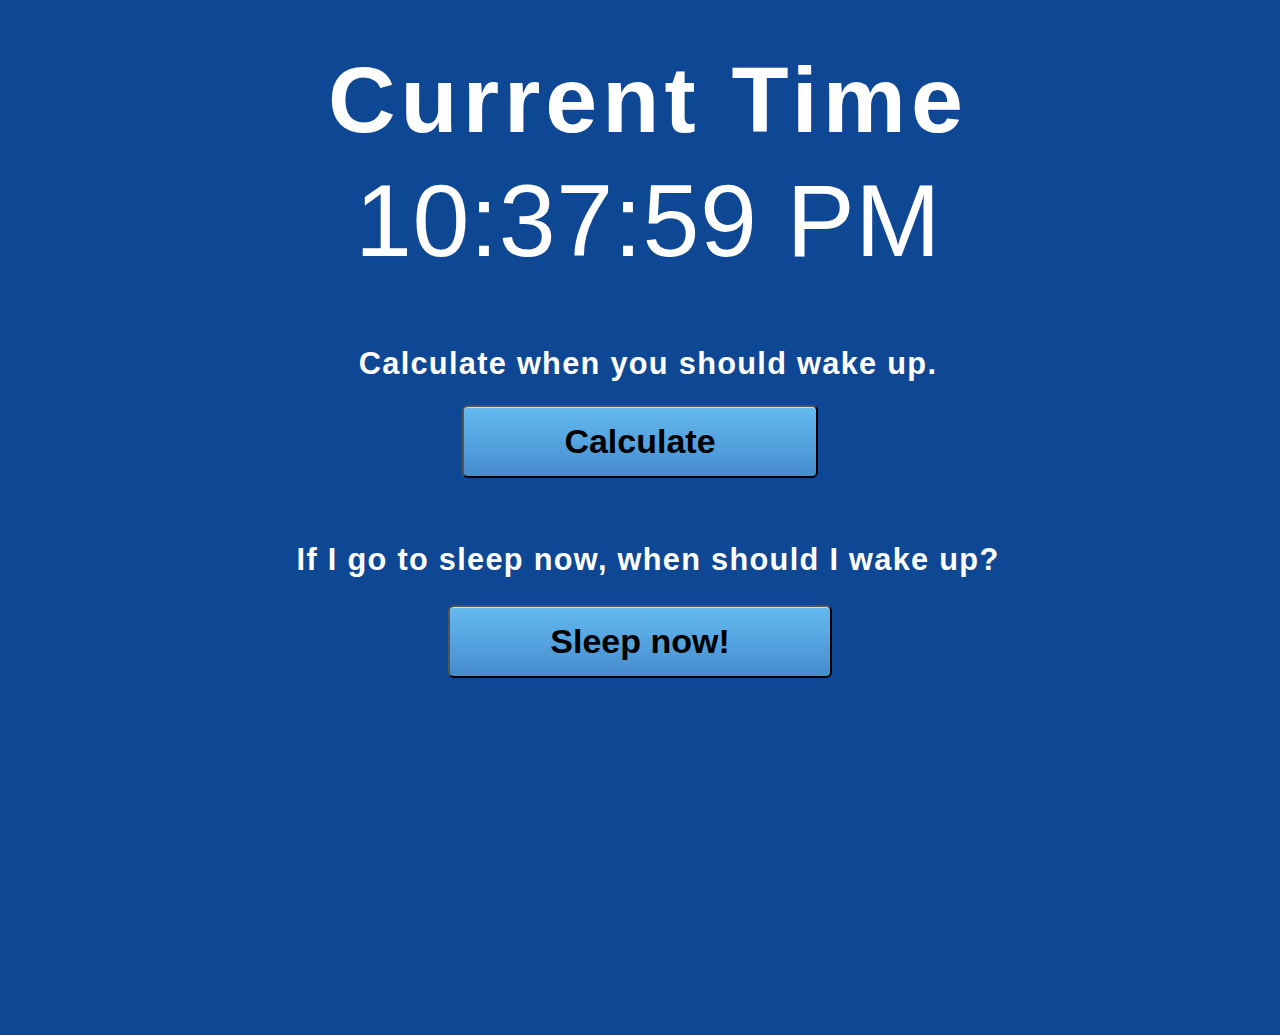
==== index.html @ f5abe133 "Eighth Commit" ====
<!DOCTYPE html>
<html lang = "en-us">
<head>
	<title>Your bedtime calculator</title>
	<script src ="script.js"></script>
	<link rel="stylesheet" href="styles.css">
	<!-- Page icon -->
	<link rel="icon" href="https://www.pinclipart.com/picdir/middle/550-5502511_file-mccormick-sleep-svg-graphics-zzz-sleep-clipart.png">
</head>

<!--Current time clock-->
<body onload="realtimeClock()">
	<div class="main-container">
		<h1>Current Time</h1>
		<div id="clock"></div><br>
		<h2 id="calctext">Calculate when you should wake up.</h2>
		<center><button class="redirect-button" onclick="location.href='calculate.html'">Calculate</button></center>
		<h2>If I go to sleep now, when should I wake up?</h2>
		<center>
			<!--Button class and all below ids happen on button click -->
			<button class="pure-button" onclick="allFunctions()">Sleep now!</button>
			<p id="info"></p>
			<p id="info2"></p>
			<p id="rating1"></p>			
			<p id="demo"></p>
			<p id="rating2"></p>
			<p id="demo2"></p>
			<p id="rating3"></p>
			<p id="demo3"></p>
			<p id="rating4"></p>
			<p id="demo4"></p>
			<p id="rating5"></p>
			<p id="demo5"></p>
			<br>
			<p id="info3"></p>
		</center>
	</div>

</body>
</html>
---- styles.css ----
body {
	background-color: #0E4794;
}

h1{
	width: 100%;
	margin-top: 3%;
	position: absolute;
	font-size: 7.3vw;
	font-weight: bold;
	text-align: center;
	color: white;
	font-family:'Oswald', sans-serif;
	letter-spacing: 5px;
}

#clock {
	width: 100%;
	position: absolute;
	font-size: 8vw;
	color: white;
	text-align: center;
	font-family: 'Oswald', sans-serif;
	margin-top: 12%;
	letter-spacing: .5px;
}

h2{
	width: 100%;
	margin-top: 5%;
	position: absolute;
	font-size: 2.4vw;
	font-weight: bold;
	text-align: center;
	color: white;
	font-family:'Oswald', sans-serif;
	letter-spacing: 1.3px;
}

h3{
	width: 100%;
	font-size: 2vw;
	font-weight: bold;
	text-align: center;
	color: white;
	font-family:'Oswald', sans-serif;
	letter-spacing: 5px;
}

.redirect-button {
	box-shadow:inset 0px 1px 0px 0px #bee2f9;
	background:linear-gradient(to bottom, #63b8ee 5%, #468ccf 100%);
	background-color:#63b8ee;
	border-radius:6px;
	font-family:Arial;
	font-size:34px;
	font-weight:bold;
	margin: inherit;
    display: block;
	margin-top: 30%;
	margin-right: inherit;
	padding: 15px 100px;
	-webkit-appearance: none;
}

.redirect-button:hover {
		background:linear-gradient(to bottom, #468ccf 5%, #63b8ee 100%);
	background-color:#468ccf;
}

.pure-button {
	box-shadow:inset 0px 1px 0px 0px #bee2f9;
	background:linear-gradient(to bottom, #63b8ee 5%, #468ccf 100%);
	background-color:#63b8ee;
	border-radius:6px;
	font-family:Arial;
	font-size:34px;
	font-weight:bold;
	margin: inherit;
    display: block;
	margin-top: 10%;
	margin-right: inherit;
	padding: 15px 100px;
	-webkit-appearance: none;
}

.pure-button:hover {
	background:linear-gradient(to bottom, #468ccf 5%, #63b8ee 100%);
	background-color:#468ccf;
}

#demo {
	color: #E92525;
	margin-top: 1%;
	text-align: center;
	padding: 15px 32px;
	font-size: 3.1vw;
}

#demo2 {
	color: #E92525;
	margin-top: 1%;
	text-align: center;
	padding: 15px 32px;
	font-size: 3.1vw;
}

#demo3 {
	color: #FCFF00;
	margin-top: 1%;
	text-align: center;
	padding: 15px 32px;
	font-size: 3.1vw;
}

#demo4 {
	color: #2F9E00;
	margin-top: 1%;
	text-align: center;
	padding: 15px 32px;
	font-size: 3.1vw;
}

#demo5 {
	color: #2F9E00;
	margin-top: 1%;
	text-align: center;
	padding: 15px 32px;
	font-size: 3.1vw;
}


#rating1, #rating2, #rating3, #rating4, #rating5 {
	color: white;
	margin-top: -1%;
	margin-bottom: -1%;
	text-align: center;
	font-size: 2.3vw;
}

#info {
	color: white;
	margin-top: 2%;
	text-align: center;
	padding: 15px 32px;
	font-size: 2.8vw;
}

#info2 {
	color: white;
    text-align: center;
    margin-top: -50px; /* 0 instead of 30px*/
	font-size: 2.8vw;
}

#info3 {
	color: white;
    text-align: center;
    margin-top: -50px; /* 0 instead of 30px*/
	font-size: 2.4vw;
}

#when{
	width: 100%;
	margin-top: 25%;
	position: absolute;
	font-size: 2.4vw;
	font-weight: bold;
	text-align: center;
	color: white;
	font-family:'Oswald', sans-serif;
	letter-spacing: 1.3px;
}

#calctext{
	width: 100%;
	margin-top: 25%;
	position: absolute;
	font-size: 2.4vw;
	font-weight: bold;
	text-align: center;
	color: white;
	font-family:'Oswald', sans-serif;
	letter-spacing: 1.3px;
}

#alarm-container {
	text-align:center;
    font-family: Verdana;
    font-size: 0.6em;
    padding: 0.7em;
  	color: white;
  	margin-top: 31%;
  	height: 100px;
}

select {
	width: 50px;
	height: 20px;
}

label {
	display:inline-block;
}

.calc-button {
	box-shadow:inset 0px 1px 0px 0px #bee2f9;
	background:linear-gradient(to bottom, #63b8ee 5%, #468ccf 100%);
	background-color:#63b8ee;
	border-radius:6px;
	font-family:Arial;
	font-size:34px;
	font-weight:bold;
	margin-top: 1%;
	margin-right: inherit;
	padding: 15px 100px;
	-webkit-appearance: none;
}

.calc-button:hover {
	background:linear-gradient(to bottom, #468ccf 5%, #63b8ee 100%);
	background-color:#468ccf;
}
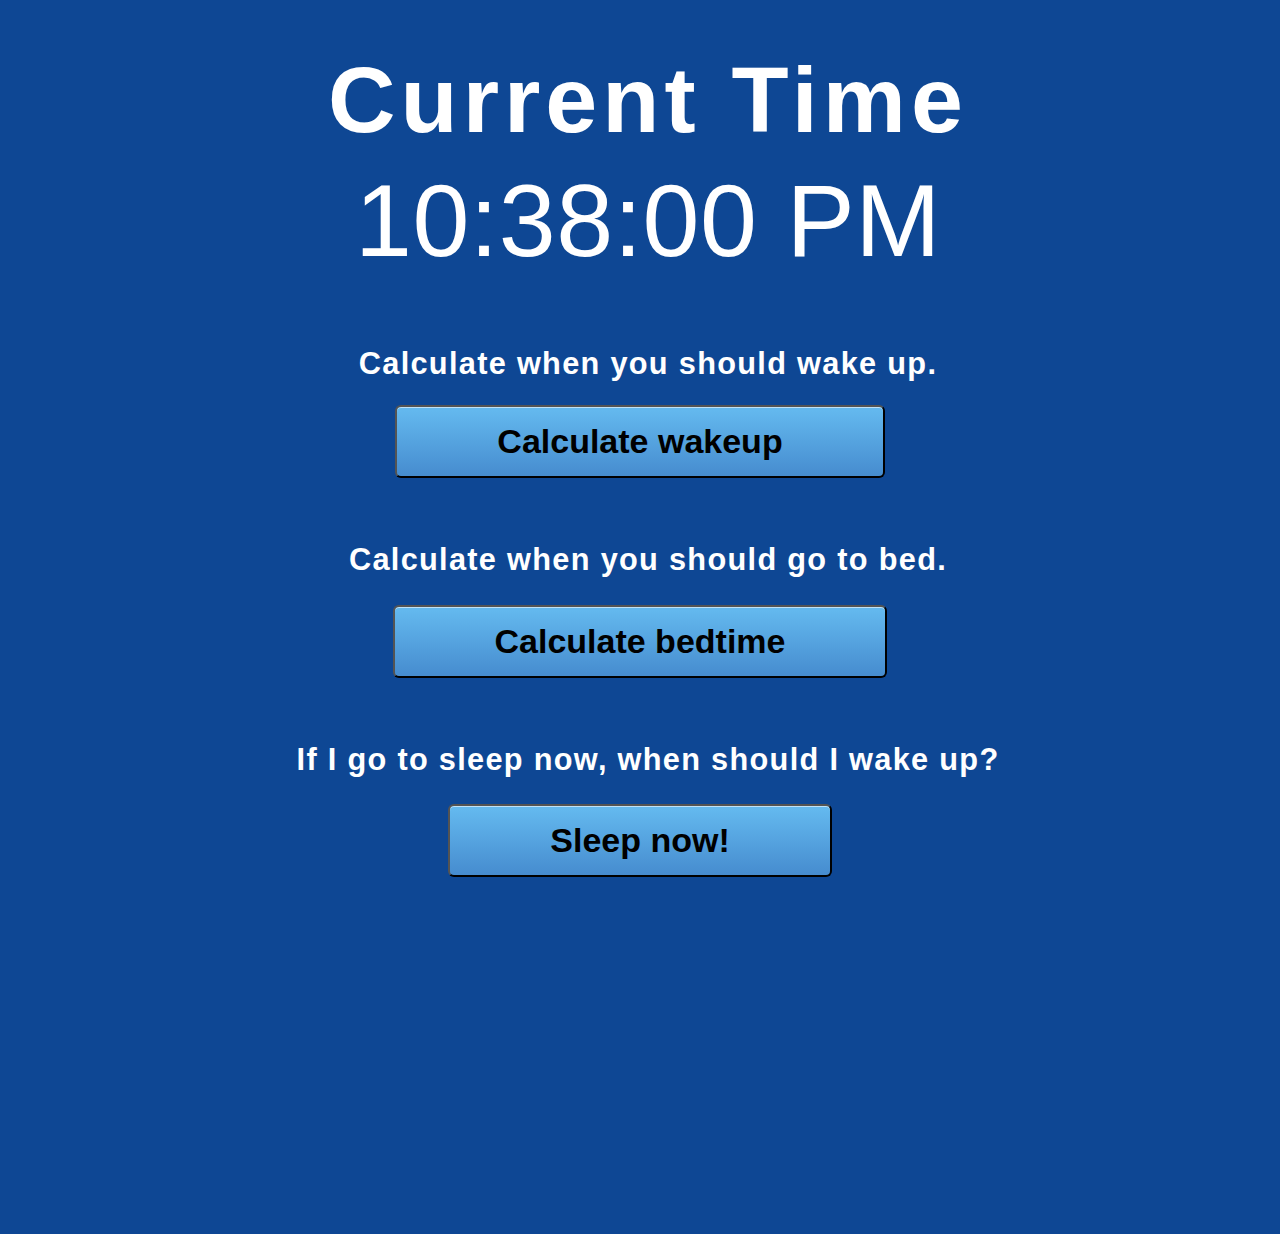
==== commit ebec94d2: "Ninth Commit" ====
--- a/index.html
+++ b/index.html
@@ -14,7 +14,9 @@
 		<h1>Current Time</h1>
 		<div id="clock"></div><br>
 		<h2 id="calctext">Calculate when you should wake up.</h2>
-		<center><button class="redirect-button" onclick="location.href='calculate.html'">Calculate</button></center>
+		<center><button class="wakeup-button" onclick="location.href='wakeup.html'">Calculate wakeup</button></center>
+		<h2 id="calctext2">Calculate when you should go to bed.</h2>
+		<center><button class="bedtime-button" onclick="location.href='bedtime.html'">Calculate bedtime</button></center>
 		<h2>If I go to sleep now, when should I wake up?</h2>
 		<center>
 			<!--Button class and all below ids happen on button click -->
--- a/styles.css
+++ b/styles.css
@@ -220,4 +220,58 @@
 .calc-button:hover {
 	background:linear-gradient(to bottom, #468ccf 5%, #63b8ee 100%);
 	background-color:#468ccf;
+}
+
+#calctext2{
+	width: 100%;
+	margin-top: 5%;
+	position: absolute;
+	font-size: 2.4vw;
+	font-weight: bold;
+	text-align: center;
+	color: white;
+	font-family:'Oswald', sans-serif;
+	letter-spacing: 1.3px;
+}
+
+.wakeup-button {
+	box-shadow:inset 0px 1px 0px 0px #bee2f9;
+	background:linear-gradient(to bottom, #63b8ee 5%, #468ccf 100%);
+	background-color:#63b8ee;
+	border-radius:6px;
+	font-family:Arial;
+	font-size:34px;
+	font-weight:bold;
+	margin: inherit;
+    display: block;
+	margin-top: 30%;
+	margin-right: inherit;
+	padding: 15px 100px;
+	-webkit-appearance: none;
+}
+
+.wakeup-button:hover {
+	background:linear-gradient(to bottom, #468ccf 5%, #63b8ee 100%);
+	background-color:#468ccf;
+}
+
+.bedtime-button {
+	box-shadow:inset 0px 1px 0px 0px #bee2f9;
+	background:linear-gradient(to bottom, #63b8ee 5%, #468ccf 100%);
+	background-color:#63b8ee;
+	border-radius:6px;
+	font-family:Arial;
+	font-size:34px;
+	font-weight:bold;
+	margin: inherit;
+    display: block;
+	margin-top: 10%;
+	margin-right: inherit;
+	padding: 15px 100px;
+	-webkit-appearance: none;
+}
+
+.bedtime-button:hover {
+	background:linear-gradient(to bottom, #468ccf 5%, #63b8ee 100%);
+	background-color:#468ccf;
 }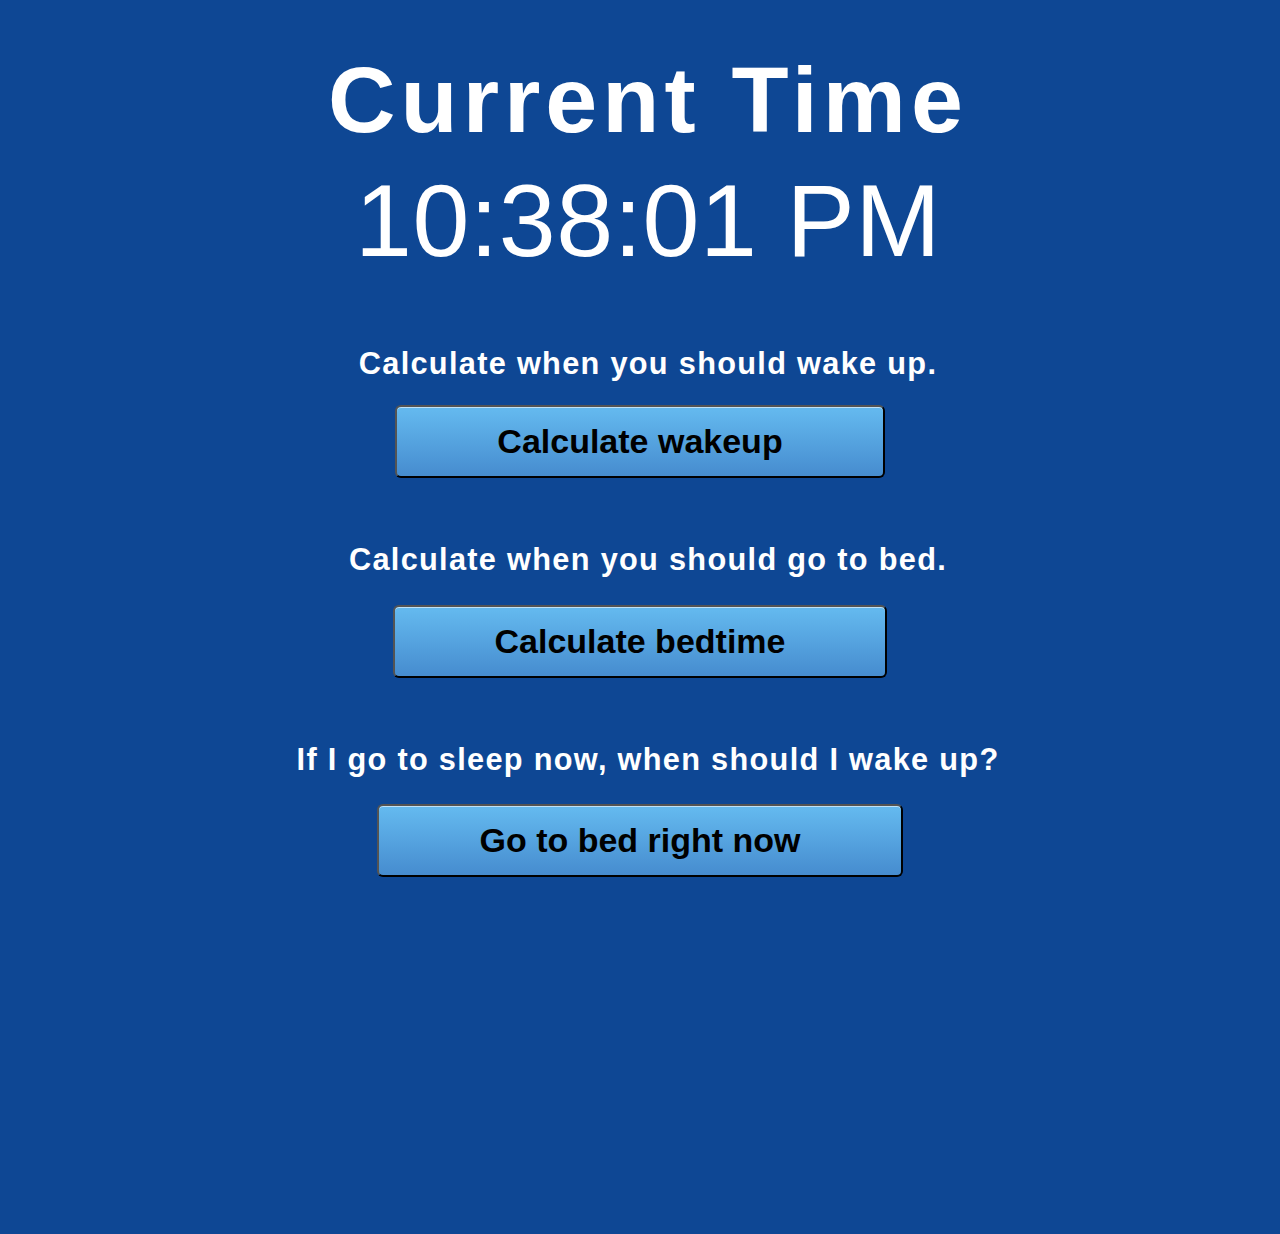
==== commit 1868b815: "Ninth Commit" ====
--- a/index.html
+++ b/index.html
@@ -1,7 +1,7 @@
 <!DOCTYPE html>
 <html lang = "en-us">
 <head>
-	<title>Your bedtime calculator</title>
+	<title>Your Bedtime Calculator</title>
 	<script src ="script.js"></script>
 	<link rel="stylesheet" href="styles.css">
 	<!-- Page icon -->
@@ -20,7 +20,7 @@
 		<h2>If I go to sleep now, when should I wake up?</h2>
 		<center>
 			<!--Button class and all below ids happen on button click -->
-			<button class="pure-button" onclick="allFunctions()">Sleep now!</button>
+			<button class="pure-button" onclick="allFunctions()">Go to bed right now</button>
 			<p id="info"></p>
 			<p id="info2"></p>
 			<p id="rating1"></p>			
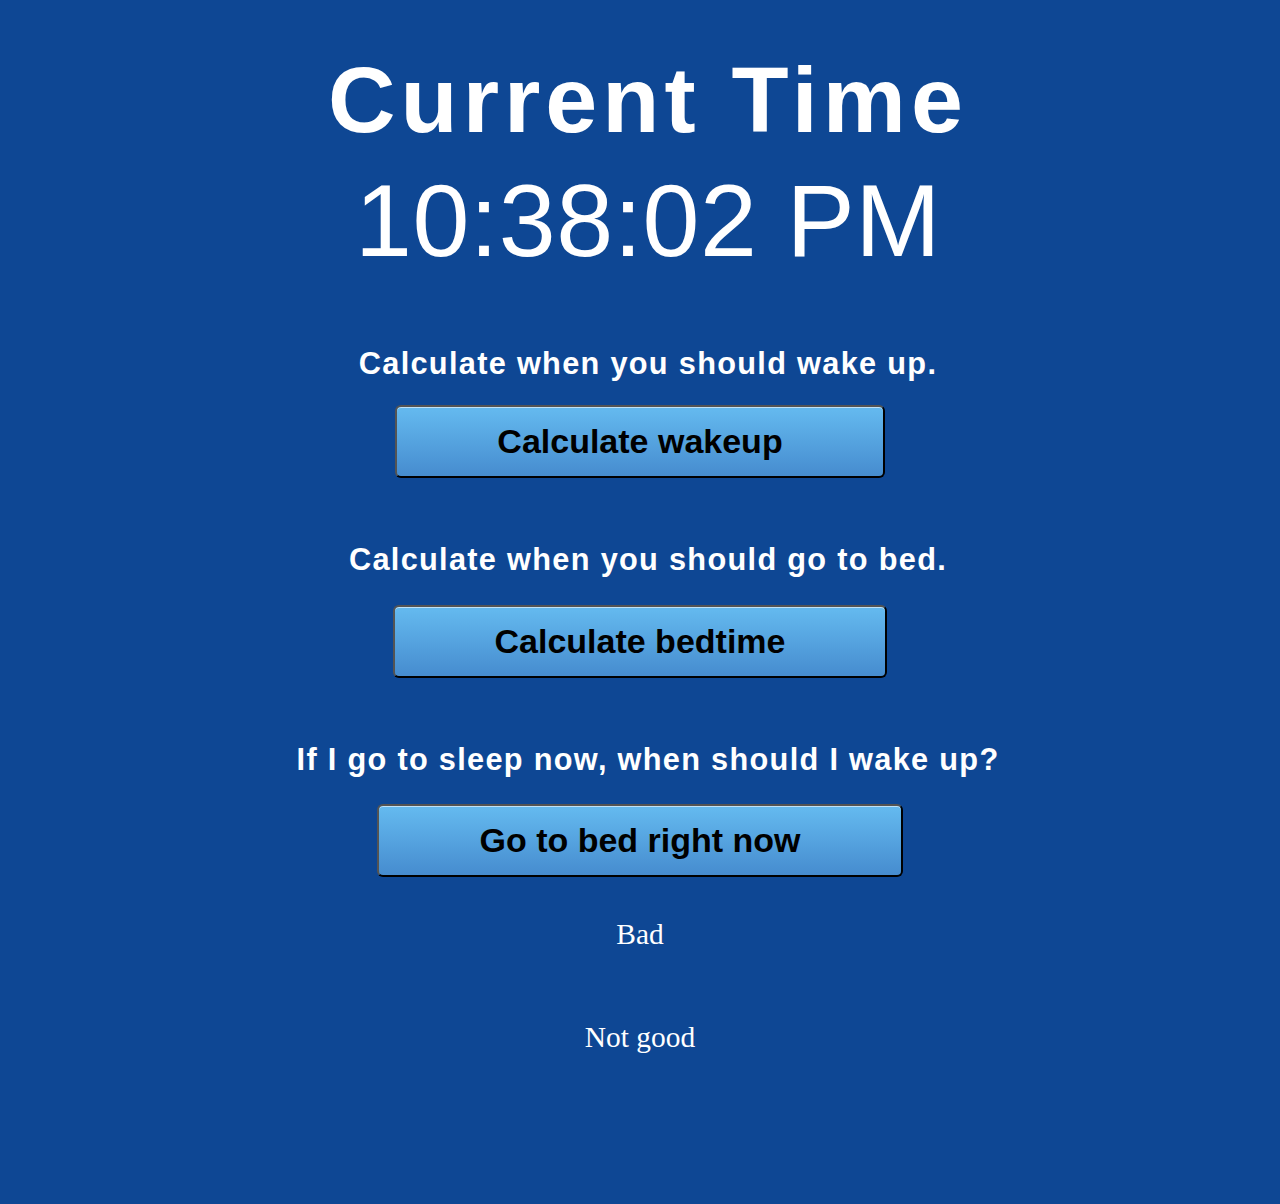
==== commit 75e4f238: "Eleventh Commit" ====
--- a/index.html
+++ b/index.html
@@ -10,33 +10,33 @@
 
 <!--Current time clock-->
 <body onload="realtimeClock()">
-	<div class="main-container">
-		<h1>Current Time</h1>
-		<div id="clock"></div><br>
-		<h2 id="calctext">Calculate when you should wake up.</h2>
-		<center><button class="wakeup-button" onclick="location.href='wakeup.html'">Calculate wakeup</button></center>
-		<h2 id="calctext2">Calculate when you should go to bed.</h2>
-		<center><button class="bedtime-button" onclick="location.href='bedtime.html'">Calculate bedtime</button></center>
-		<h2>If I go to sleep now, when should I wake up?</h2>
-		<center>
-			<!--Button class and all below ids happen on button click -->
-			<button class="pure-button" onclick="allFunctions()">Go to bed right now</button>
-			<p id="info"></p>
-			<p id="info2"></p>
-			<p id="rating1"></p>			
-			<p id="demo"></p>
-			<p id="rating2"></p>
-			<p id="demo2"></p>
-			<p id="rating3"></p>
-			<p id="demo3"></p>
-			<p id="rating4"></p>
-			<p id="demo4"></p>
-			<p id="rating5"></p>
-			<p id="demo5"></p>
-			<br>
-			<p id="info3"></p>
-		</center>
-	</div>
-
-</body>
+		<div class="main-container">
+			<h1>Current Time</h1>
+			<div id="clock"></div><br>
+			<h2 id="calctext">Calculate when you should wake up.</h2>
+			<!--Wake up button-->
+			<center><button class="wakeup-button" onclick="location.href='wakeup.html'">Calculate wakeup</button></center>
+			<h2 id="calctext2">Calculate when you should go to bed.</h2>
+			<!--Bedtime button-->		
+			<center><button class="bedtime-button" onclick="location.href='bedtime.html'">Calculate bedtime</button></center>
+			<h2>If I go to sleep now, when should I wake up?</h2>
+			<center>
+				<!--Button class and all below ids happen on button click -->
+				<button class="pure-button" onclick="allSleepNow()">Go to bed right now</button>
+					<p id="info"></p>
+					<p id="info2"></p>
+					<p id="rating1">Bad</p>			
+					<p id="sleepNow1"></p>
+					<p id="rating2">Not good</p>
+					<p id="sleepNow2"></p>
+					<p id="rating3"></p>
+					<p id="sleepNow3"></p>
+					<p id="rating4"></p>
+					<p id="sleepNow4"></p>
+					<p id="rating5"></p>
+					<p id="sleepNow5"></p>
+					<p id="info3"></p>
+			</center>
+		</div>
+	</body>
 </html>--- a/styles.css
+++ b/styles.css
@@ -14,6 +14,7 @@
 	letter-spacing: 5px;
 }
 
+/* Clock on every page */
 #clock {
 	width: 100%;
 	position: absolute;
@@ -89,7 +90,7 @@
 	background-color:#468ccf;
 }
 
-#demo {
+#sleepNow1 {
 	color: #E92525;
 	margin-top: 1%;
 	text-align: center;
@@ -97,7 +98,7 @@
 	font-size: 3.1vw;
 }
 
-#demo2 {
+#sleepNow2 {
 	color: #E92525;
 	margin-top: 1%;
 	text-align: center;
@@ -105,7 +106,7 @@
 	font-size: 3.1vw;
 }
 
-#demo3 {
+#sleepNow3 {
 	color: #FCFF00;
 	margin-top: 1%;
 	text-align: center;
@@ -113,7 +114,7 @@
 	font-size: 3.1vw;
 }
 
-#demo4 {
+#sleepNow4 {
 	color: #2F9E00;
 	margin-top: 1%;
 	text-align: center;
@@ -121,18 +122,26 @@
 	font-size: 3.1vw;
 }
 
-#demo5 {
+#sleepNow5 {
 	color: #2F9E00;
-	margin-top: 1%;
-	text-align: center;
-	padding: 15px 32px;
-	font-size: 3.1vw;
-}
-
+	margin-top: -5%;
+	text-align: center;
+	padding: 15px 32px;
+	font-size: 3.1vw;
+}
+
+
+#wakeTime1, #wakeTime2, #wakeTime3, #wakeTime4, #wakeTime5 {
+	color: #E92525;
+	margin-top: 1%;
+	text-align: center;
+	padding: 15px 32px;
+	font-size: 3.1vw;
+}
 
 #rating1, #rating2, #rating3, #rating4, #rating5 {
 	color: white;
-	margin-top: -1%;
+	margin-top: 0%;
 	margin-bottom: -1%;
 	text-align: center;
 	font-size: 2.3vw;
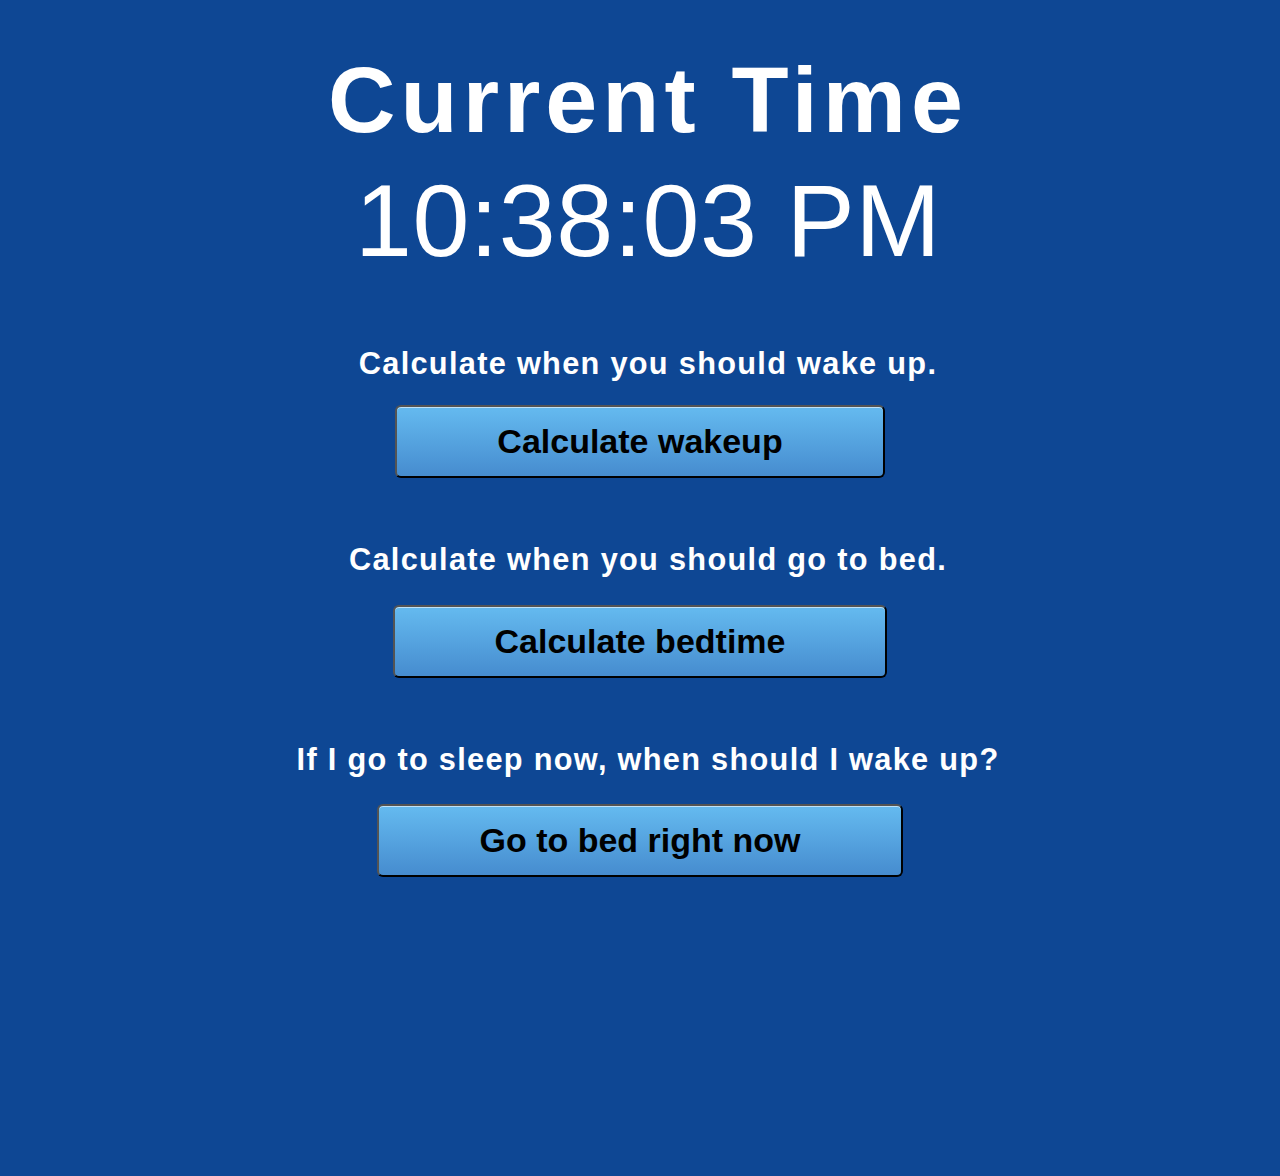
==== commit 250391de: "Thirteenth Commit" ====
--- a/index.html
+++ b/index.html
@@ -25,9 +25,9 @@
 				<button class="pure-button" onclick="allSleepNow()">Go to bed right now</button>
 					<p id="info"></p>
 					<p id="info2"></p>
-					<p id="rating1">Bad</p>			
+					<p id="rating1"></p>			
 					<p id="sleepNow1"></p>
-					<p id="rating2">Not good</p>
+					<p id="rating2"></p>
 					<p id="sleepNow2"></p>
 					<p id="rating3"></p>
 					<p id="sleepNow3"></p>
--- a/styles.css
+++ b/styles.css
@@ -124,7 +124,7 @@
 
 #sleepNow5 {
 	color: #2F9E00;
-	margin-top: -5%;
+	margin-top: 1%;
 	text-align: center;
 	padding: 15px 32px;
 	font-size: 3.1vw;
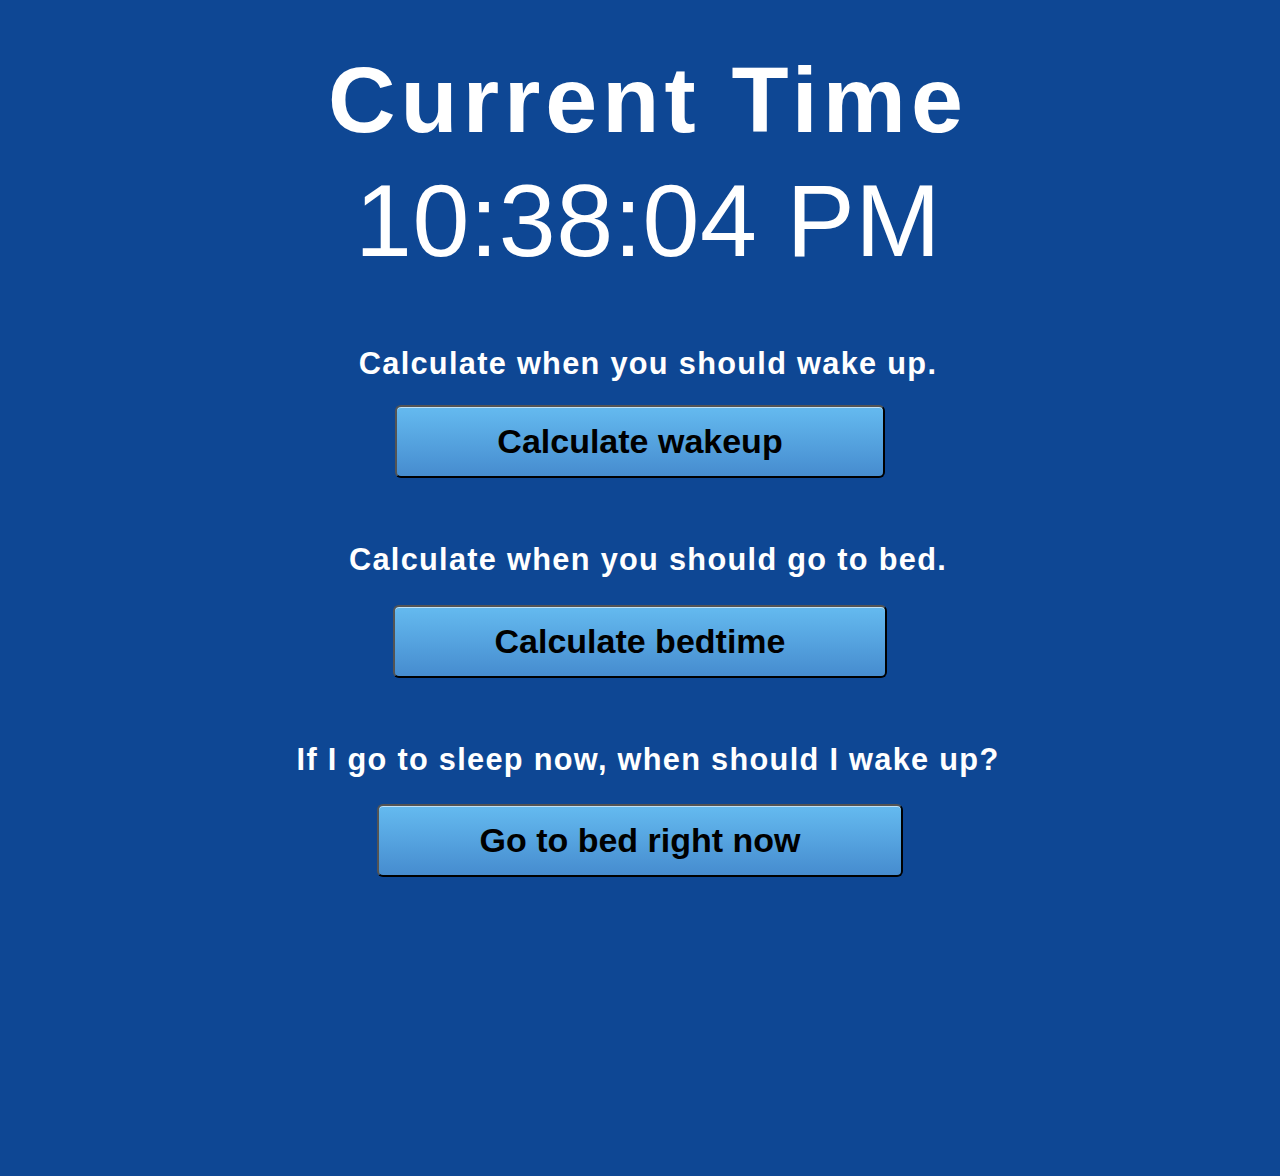
==== commit 602a457b: "Commit" ====
--- a/index.html
+++ b/index.html
@@ -22,7 +22,7 @@
 			<h2>If I go to sleep now, when should I wake up?</h2>
 			<center>
 				<!--Button class and all below ids happen on button click -->
-				<button class="pure-button" onclick="allSleepNow()">Go to bed right now</button>
+				<button class="sleepNow-button" onclick="allSleepNow()">Go to bed right now</button>
 					<p id="info"></p>
 					<p id="info2"></p>
 					<p id="rating1"></p>			
--- a/styles.css
+++ b/styles.css
@@ -65,11 +65,11 @@
 }
 
 .redirect-button:hover {
-		background:linear-gradient(to bottom, #468ccf 5%, #63b8ee 100%);
-	background-color:#468ccf;
-}
-
-.pure-button {
+	background:linear-gradient(to bottom, #468ccf 5%, #63b8ee 100%);
+	background-color:#468ccf;
+}
+
+.sleepNow-button {
 	box-shadow:inset 0px 1px 0px 0px #bee2f9;
 	background:linear-gradient(to bottom, #63b8ee 5%, #468ccf 100%);
 	background-color:#63b8ee;
@@ -85,20 +85,12 @@
 	-webkit-appearance: none;
 }
 
-.pure-button:hover {
-	background:linear-gradient(to bottom, #468ccf 5%, #63b8ee 100%);
-	background-color:#468ccf;
-}
-
-#sleepNow1 {
-	color: #E92525;
-	margin-top: 1%;
-	text-align: center;
-	padding: 15px 32px;
-	font-size: 3.1vw;
-}
-
-#sleepNow2 {
+.sleepNow-button:hover {
+	background:linear-gradient(to bottom, #468ccf 5%, #63b8ee 100%);
+	background-color:#468ccf;
+}
+
+#sleepNow1, #sleepNow2 {
 	color: #E92525;
 	margin-top: 1%;
 	text-align: center;
@@ -114,25 +106,72 @@
 	font-size: 3.1vw;
 }
 
-#sleepNow4 {
-	color: #2F9E00;
-	margin-top: 1%;
-	text-align: center;
-	padding: 15px 32px;
-	font-size: 3.1vw;
-}
-
-#sleepNow5 {
-	color: #2F9E00;
-	margin-top: 1%;
-	text-align: center;
-	padding: 15px 32px;
-	font-size: 3.1vw;
-}
-
-
-#wakeTime1, #wakeTime2, #wakeTime3, #wakeTime4, #wakeTime5 {
+#sleepNow4, #sleepNow5 {
+	color: #2F9E00;
+	margin-top: 1%;
+	text-align: center;
+	padding: 15px 32px;
+	font-size: 3.1vw;
+}
+
+#wakeTime1, #wakeTime2 {
 	color: #E92525;
+	margin-top: 1%;
+	text-align: center;
+	padding: 15px 32px;
+	font-size: 3.1vw;
+}
+
+#wakeTime3 {
+	color: #FCFF00;
+	margin-top: 1%;
+	text-align: center;
+	padding: 15px 32px;
+	font-size: 3.1vw;
+}
+
+#wakeTime4 {
+	color: #2F9E00;
+	margin-top: 1%;
+	text-align: center;
+	padding: 15px 32px;
+	font-size: 3.1vw;
+}
+
+#wakeTime5 {
+	color: #2F9E00;
+	margin-top: 1%;
+	text-align: center;
+	padding: 15px 32px;
+	font-size: 3.1vw;
+}
+
+#bedTime1, #bedTime2 {
+	color: #E92525;
+	margin-top: 1%;
+	text-align: center;
+	padding: 15px 32px;
+	font-size: 3.1vw;
+}
+
+#bedTime3 {
+	color: #FCFF00;
+	margin-top: 1%;
+	text-align: center;
+	padding: 15px 32px;
+	font-size: 3.1vw;
+}
+
+#bedTime4 {
+	color: #2F9E00;
+	margin-top: 1%;
+	text-align: center;
+	padding: 15px 32px;
+	font-size: 3.1vw;
+}
+
+#bedTime5 {
+	color: #2F9E00;
 	margin-top: 1%;
 	text-align: center;
 	padding: 15px 32px;
@@ -193,7 +232,112 @@
 	letter-spacing: 1.3px;
 }
 
-#alarm-container {
+.calc-button {
+	box-shadow:inset 0px 1px 0px 0px #bee2f9;
+	background:linear-gradient(to bottom, #63b8ee 5%, #468ccf 100%);
+	background-color:#63b8ee;
+	border-radius:6px;
+	font-family:Arial;
+	font-size:34px;
+	font-weight:bold;
+	margin-top: -1%;
+	margin-right: inherit;
+	padding: 15px 100px;
+  	display: block;
+  	margin-left: auto;
+  	margin-right: auto;
+	-webkit-appearance: none;
+}
+
+.calc-button:hover {
+	background:linear-gradient(to bottom, #468ccf 5%, #63b8ee 100%);
+	background-color:#468ccf;
+}
+
+#calctext2{
+	width: 100%;
+	margin-top: 5%;
+	position: absolute;
+	font-size: 2.4vw;
+	font-weight: bold;
+	text-align: center;
+	color: white;
+	font-family:'Oswald', sans-serif;
+	letter-spacing: 1.3px;
+}
+
+.wakeup-button {
+	box-shadow:inset 0px 1px 0px 0px #bee2f9;
+	background:linear-gradient(to bottom, #63b8ee 5%, #468ccf 100%);
+	background-color:#63b8ee;
+	border-radius:6px;
+	font-family:Arial;
+	font-size:34px;
+	font-weight:bold;
+	margin: inherit;
+    display: block;
+	margin-top: 30%;
+	margin-right: inherit;
+	padding: 15px 100px;
+	-webkit-appearance: none;
+}
+
+.wakeup-button:hover {
+	background:linear-gradient(to bottom, #468ccf 5%, #63b8ee 100%);
+	background-color:#468ccf;
+}
+
+.bedtime-button {
+	box-shadow:inset 0px 1px 0px 0px #bee2f9;
+	background:linear-gradient(to bottom, #63b8ee 5%, #468ccf 100%);
+	background-color:#63b8ee;
+	border-radius:6px;
+	font-family:Arial;
+	font-size:34px;
+	font-weight:bold;
+	margin: inherit;
+    display: block;
+	margin-top: 10%;
+	margin-right: inherit;
+	padding: 15px 100px;
+	-webkit-appearance: none;
+}
+
+.bedtime-button:hover {
+	background:linear-gradient(to bottom, #468ccf 5%, #63b8ee 100%);
+	background-color:#468ccf;
+}
+
+.back-button {
+	box-shadow:inset 0px 1px 0px 0px #bee2f9;
+	background:linear-gradient(to bottom, #63b8ee 5%, #468ccf 100%);
+	background-color:#63b8ee;
+	border-radius:6px;
+	font-family:Arial;
+	font-size:25px;
+	font-weight:bold;
+	margin-top: 0%;
+	margin-right: inherit;
+	padding: 4px 20px;
+	-webkit-appearance: none;
+}
+
+.back-button:hover {
+	background:linear-gradient(to bottom, #468ccf 5%, #63b8ee 100%);
+	background-color:#468ccf;
+}
+
+select {
+	width: 50px;
+	height: 20px;
+}
+
+label {
+	display:inline-block;
+	cursor: pointer;
+}
+
+#dropdown-container {
 	text-align:center;
     font-family: Verdana;
     font-size: 0.6em;
@@ -201,86 +345,4 @@
   	color: white;
   	margin-top: 31%;
   	height: 100px;
-}
-
-select {
-	width: 50px;
-	height: 20px;
-}
-
-label {
-	display:inline-block;
-}
-
-.calc-button {
-	box-shadow:inset 0px 1px 0px 0px #bee2f9;
-	background:linear-gradient(to bottom, #63b8ee 5%, #468ccf 100%);
-	background-color:#63b8ee;
-	border-radius:6px;
-	font-family:Arial;
-	font-size:34px;
-	font-weight:bold;
-	margin-top: 1%;
-	margin-right: inherit;
-	padding: 15px 100px;
-	-webkit-appearance: none;
-}
-
-.calc-button:hover {
-	background:linear-gradient(to bottom, #468ccf 5%, #63b8ee 100%);
-	background-color:#468ccf;
-}
-
-#calctext2{
-	width: 100%;
-	margin-top: 5%;
-	position: absolute;
-	font-size: 2.4vw;
-	font-weight: bold;
-	text-align: center;
-	color: white;
-	font-family:'Oswald', sans-serif;
-	letter-spacing: 1.3px;
-}
-
-.wakeup-button {
-	box-shadow:inset 0px 1px 0px 0px #bee2f9;
-	background:linear-gradient(to bottom, #63b8ee 5%, #468ccf 100%);
-	background-color:#63b8ee;
-	border-radius:6px;
-	font-family:Arial;
-	font-size:34px;
-	font-weight:bold;
-	margin: inherit;
-    display: block;
-	margin-top: 30%;
-	margin-right: inherit;
-	padding: 15px 100px;
-	-webkit-appearance: none;
-}
-
-.wakeup-button:hover {
-	background:linear-gradient(to bottom, #468ccf 5%, #63b8ee 100%);
-	background-color:#468ccf;
-}
-
-.bedtime-button {
-	box-shadow:inset 0px 1px 0px 0px #bee2f9;
-	background:linear-gradient(to bottom, #63b8ee 5%, #468ccf 100%);
-	background-color:#63b8ee;
-	border-radius:6px;
-	font-family:Arial;
-	font-size:34px;
-	font-weight:bold;
-	margin: inherit;
-    display: block;
-	margin-top: 10%;
-	margin-right: inherit;
-	padding: 15px 100px;
-	-webkit-appearance: none;
-}
-
-.bedtime-button:hover {
-	background:linear-gradient(to bottom, #468ccf 5%, #63b8ee 100%);
-	background-color:#468ccf;
 }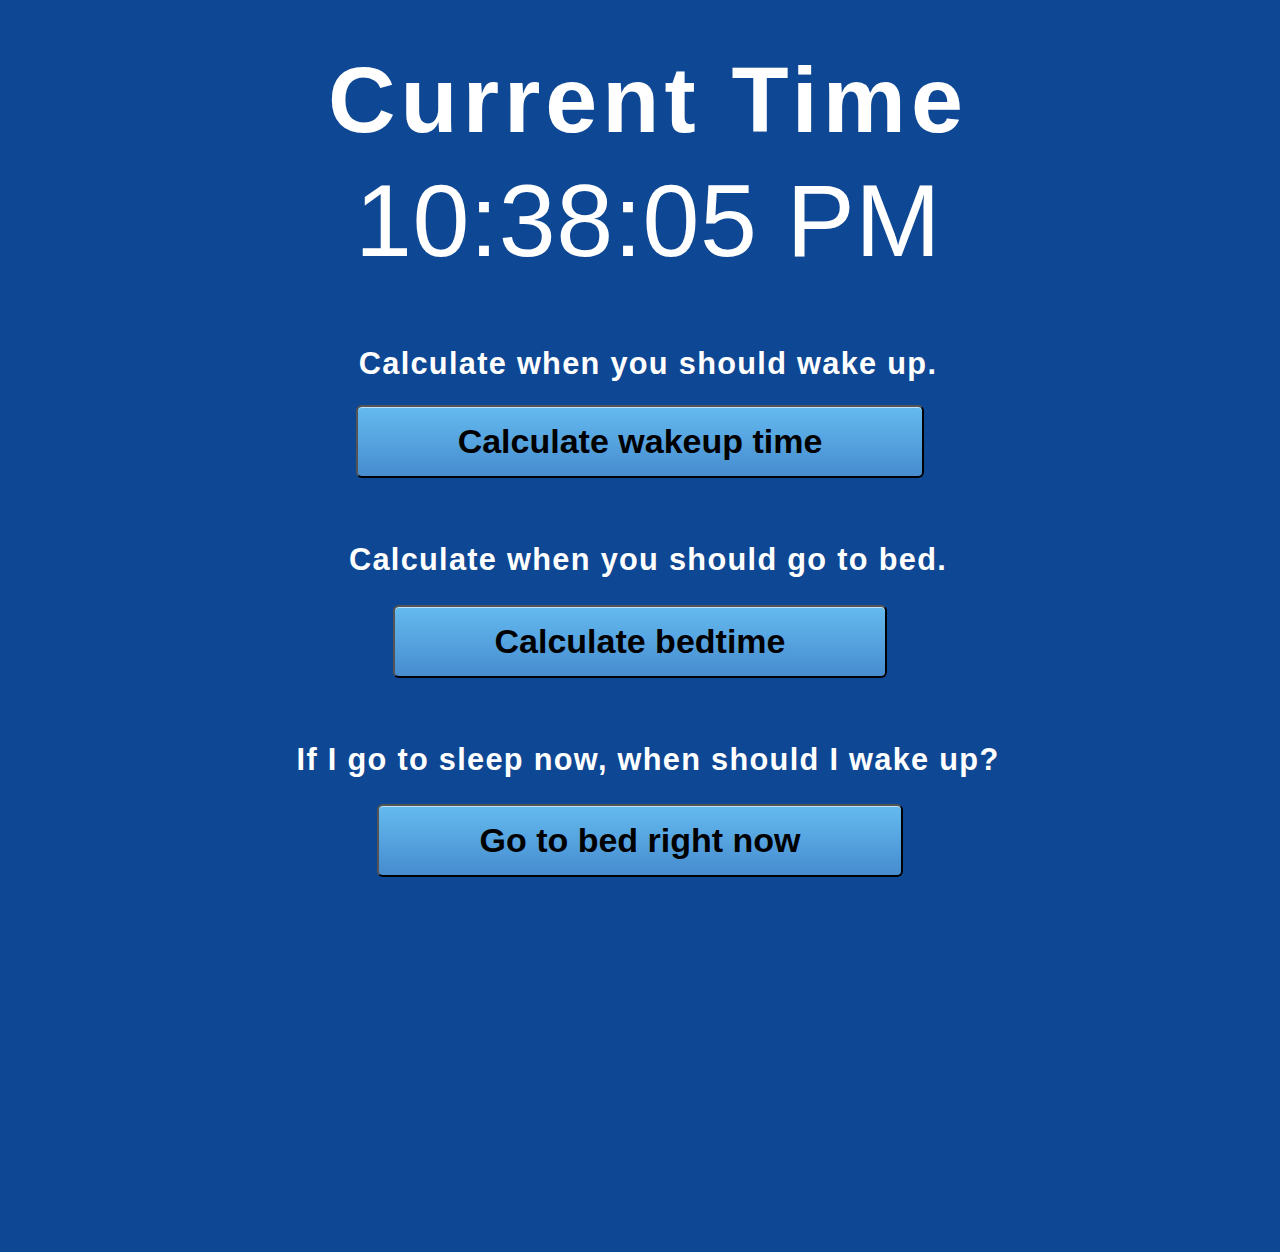
==== commit e8799a2f: "Commit" ====
--- a/index.html
+++ b/index.html
@@ -15,7 +15,7 @@
 			<div id="clock"></div><br>
 			<h2 id="calctext">Calculate when you should wake up.</h2>
 			<!--Wake up button-->
-			<center><button class="wakeup-button" onclick="location.href='wakeup.html'">Calculate wakeup</button></center>
+			<center><button class="wakeup-button" onclick="location.href='wakeup.html'">Calculate wakeup time</button></center>
 			<h2 id="calctext2">Calculate when you should go to bed.</h2>
 			<!--Bedtime button-->		
 			<center><button class="bedtime-button" onclick="location.href='bedtime.html'">Calculate bedtime</button></center>
@@ -35,6 +35,7 @@
 					<p id="sleepNow4"></p>
 					<p id="rating5"></p>
 					<p id="sleepNow5"></p>
+					<br><br>
 					<p id="info3"></p>
 			</center>
 		</div>
--- a/styles.css
+++ b/styles.css
@@ -327,12 +327,45 @@
 	background-color:#468ccf;
 }
 
+:root {
+	  --radius: 10px;
+	  --baseFg: dimgray;
+	  --baseBg: white;
+	  --accentFg: #006fc2;
+	  --accentBg: #bae1ff;
+}
+
 select {
-	width: 50px;
-	height: 20px;
-}
-
-label {
+	  font: 500 22px/1.3 sans-serif;
+	  -webkit-appearance: none;
+	  appearance: none;
+	  color: var(--baseFg);
+	  border: 1px solid var(--baseFg);
+	  line-height: .9;
+	  outline: 0;
+	  padding: 0.65em 2.5em 0.55em 0.75em;
+	  border-radius: var(--radius);
+	  background-color: var(--baseBg);
+	  background-image: linear-gradient(var(--baseFg), var(--baseFg)),
+	    linear-gradient(-135deg, transparent 50%, var(--accentBg) 50%),
+	    linear-gradient(-225deg, transparent 50%, var(--accentBg) 50%),
+	    linear-gradient(var(--accentBg) 42%, var(--accentFg) 42%);
+	  background-repeat: no-repeat, no-repeat, no-repeat, no-repeat;
+	  background-size: 1px 100%, 20px 22px, 20px 22px, 20px 100%;
+	  background-position: right 20px center, right bottom, right bottom, right bottom; 
+}
+
+#hourLabel {
+	display:inline-block;
+	cursor: pointer;
+}
+
+#minLabel {
+	display:inline-block;
+	cursor: pointer;
+}
+
+#ampmLabel {
 	display:inline-block;
 	cursor: pointer;
 }
